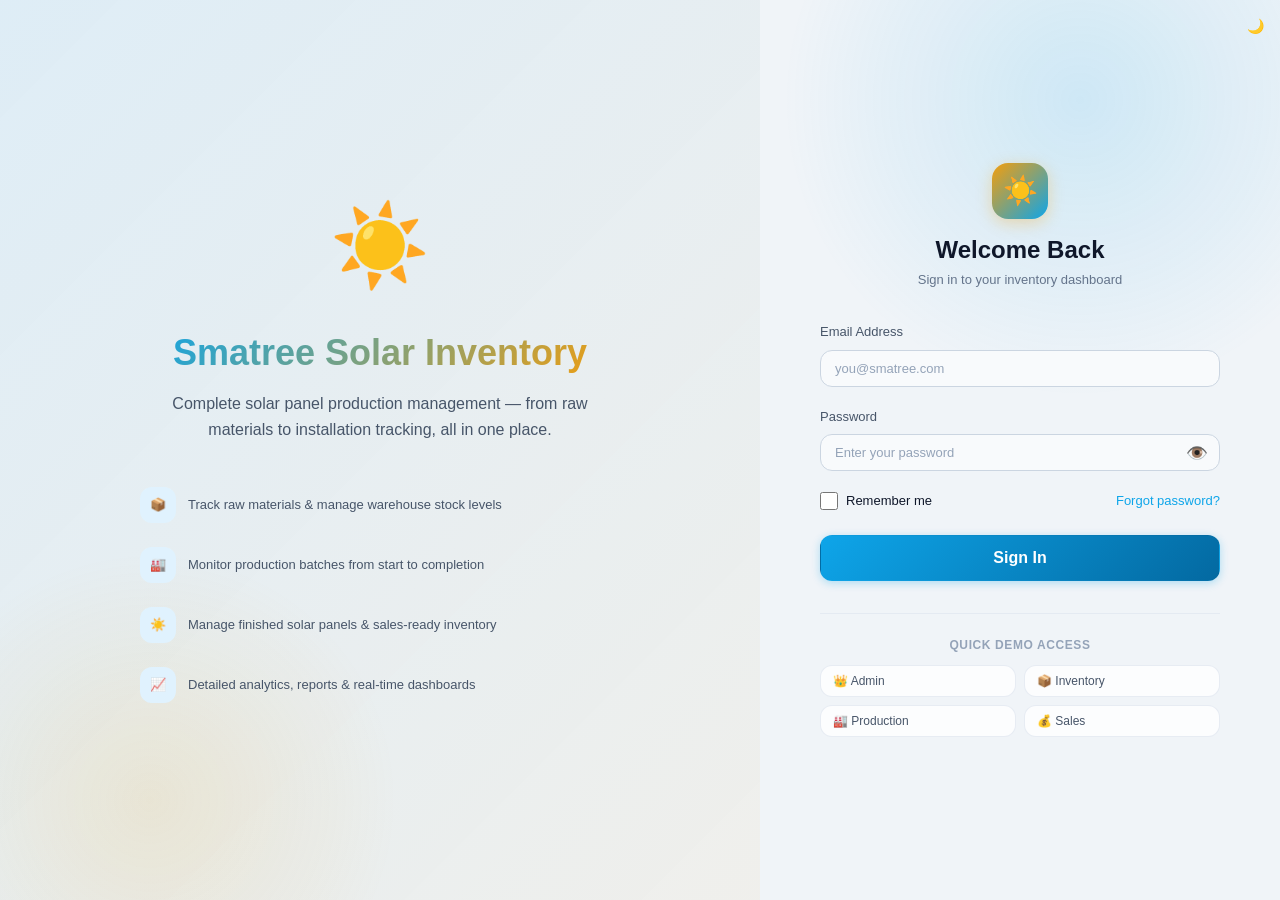
==== index.html @ 7150f6ca "Initial commit: Smatree Solar Inventory System (Responsive ERP)" ====
<!DOCTYPE html>
<html lang="en">
<head>
  <meta charset="UTF-8">
  <meta name="viewport" content="width=device-width, initial-scale=1.0">
  <meta name="description" content="Smatree Solar Panel Production Inventory Management System — A complete ERP dashboard for solar manufacturing.">
  <title>Smatree Solar Inventory Management System</title>
  <meta http-equiv="refresh" content="0;url=pages/login.html">
  <style>
    body { display:flex;align-items:center;justify-content:center;height:100vh;font-family:sans-serif;background:#0b1121;color:#e2e8f0; }
    .loader { text-align:center; }
    .loader span { font-size:3rem;animation: pulse 1.5s infinite; }
    @keyframes pulse { 0%,100%{opacity:1}50%{opacity:0.4} }
    p { margin-top:1rem;color:#64748b; }
  </style>
</head>
<body>
  <div class="loader">
    <span>☀️</span>
    <p>Loading Smatree Solar Inventory...</p>
  </div>
</body>
</html>
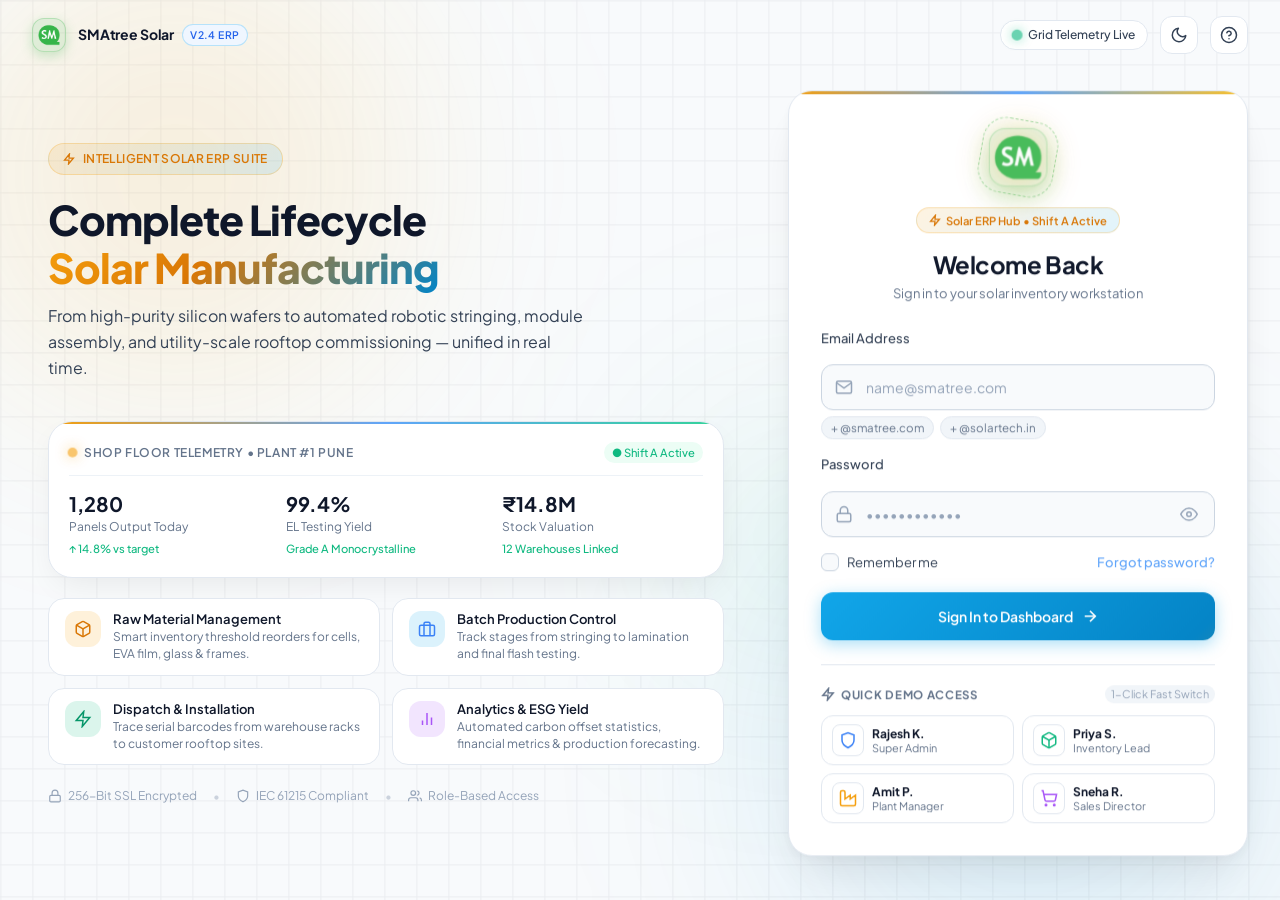
==== commit e994d15a: "feat: add complete frontend views, assets, and database schema for inventory system" ====
--- a/index.html
+++ b/index.html
@@ -3,8 +3,13 @@
 <head>
   <meta charset="UTF-8">
   <meta name="viewport" content="width=device-width, initial-scale=1.0">
-  <meta name="description" content="Smatree Solar Panel Production Inventory Management System — A complete ERP dashboard for solar manufacturing.">
-  <title>Smatree Solar Inventory Management System</title>
+  <meta name="description" content="SMAtree Solar Panel Production Inventory Management System — A complete ERP dashboard for solar manufacturing.">
+  <title>SMAtree Solar Inventory Management System</title>
+  <link rel="icon" type="image/svg+xml" href="assets/favicon.svg">
+  <link rel="icon" type="image/png" sizes="32x32" href="assets/favicon-32x32.png">
+  <link rel="icon" type="image/png" sizes="16x16" href="assets/favicon-16x16.png">
+  <link rel="apple-touch-icon" sizes="180x180" href="assets/logo-icon-512.png">
+  <link rel="shortcut icon" href="favicon.ico">
   <meta http-equiv="refresh" content="0;url=pages/login.html">
   <style>
     body { display:flex;align-items:center;justify-content:center;height:100vh;font-family:sans-serif;background:#0b1121;color:#e2e8f0; }
@@ -16,8 +21,8 @@
 </head>
 <body>
   <div class="loader">
-    <span>☀️</span>
-    <p>Loading Smatree Solar Inventory...</p>
+    <img src="assets/logo-icon.png" alt="SMAtree Solar" style="width:64px;height:64px;object-fit:contain;animation:pulse 1.5s infinite;">
+    <p>Loading SMAtree Solar Inventory...</p>
   </div>
 </body>
 </html>
